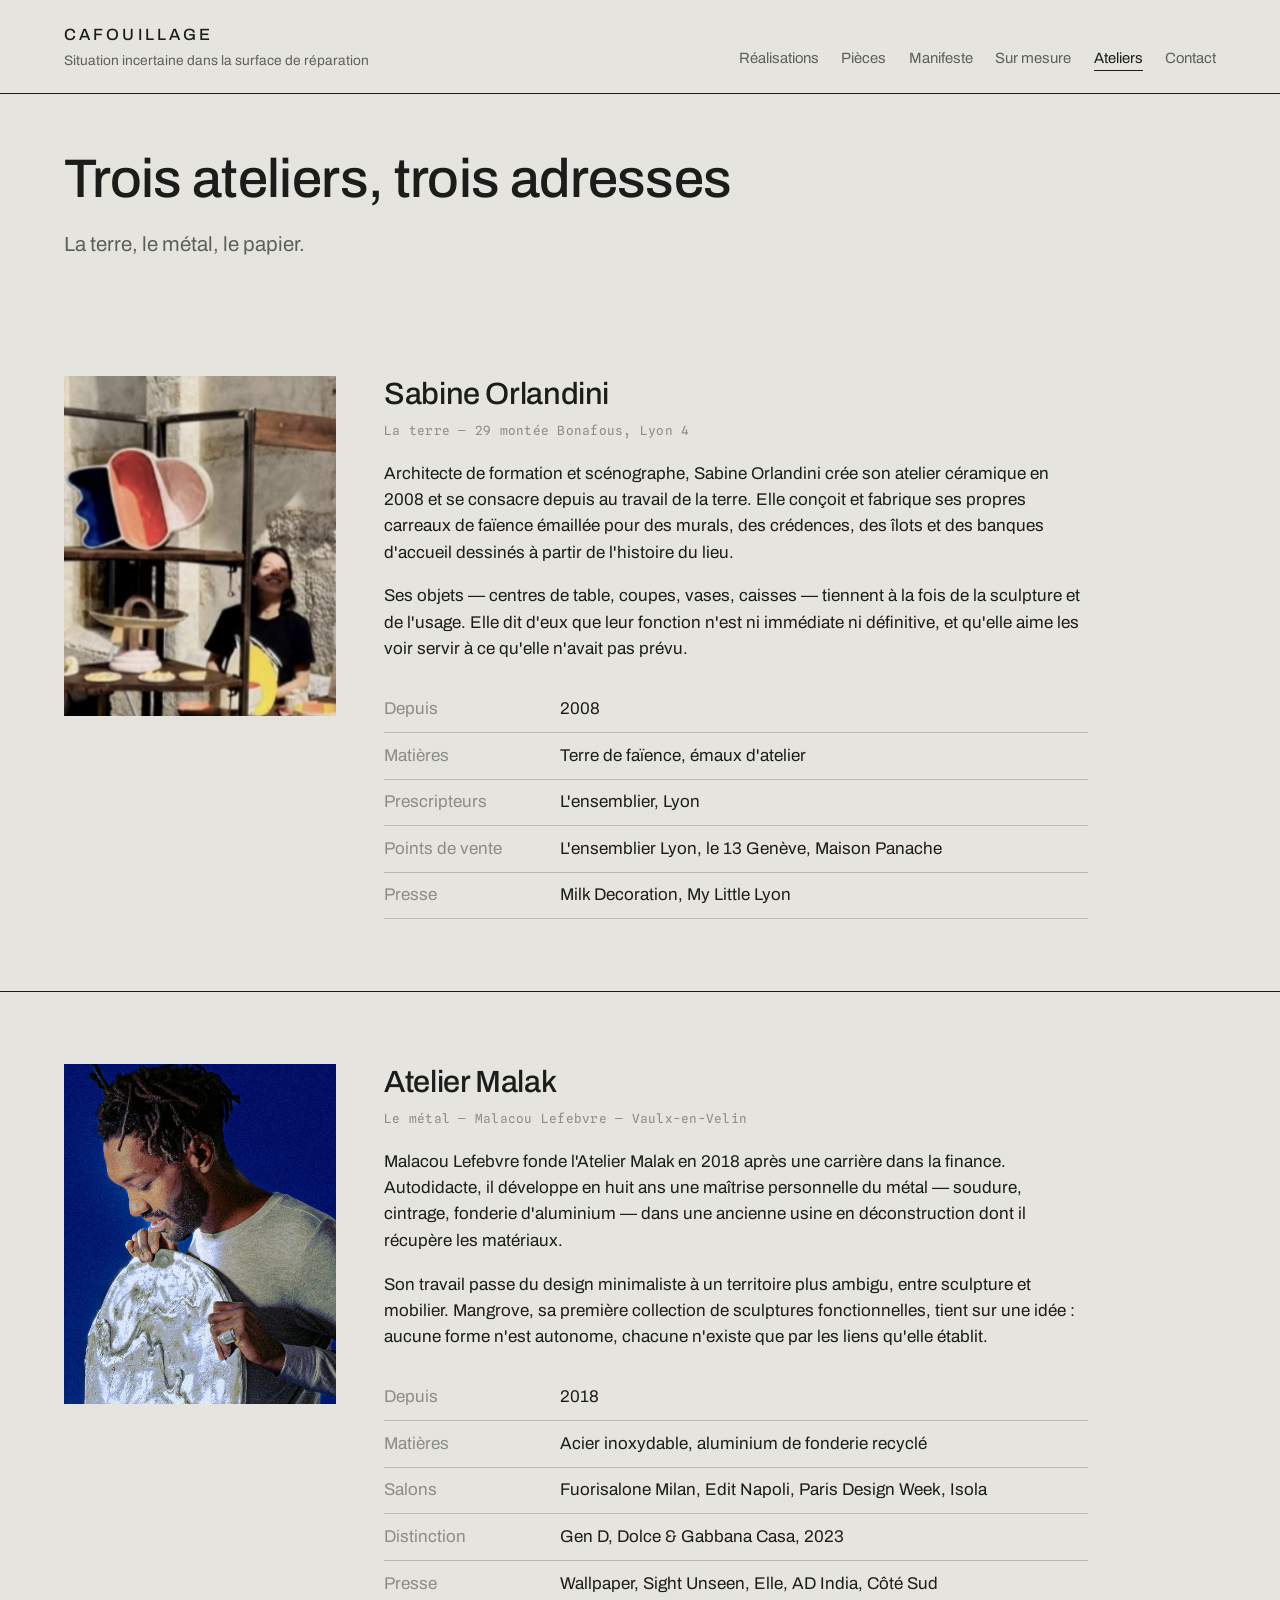
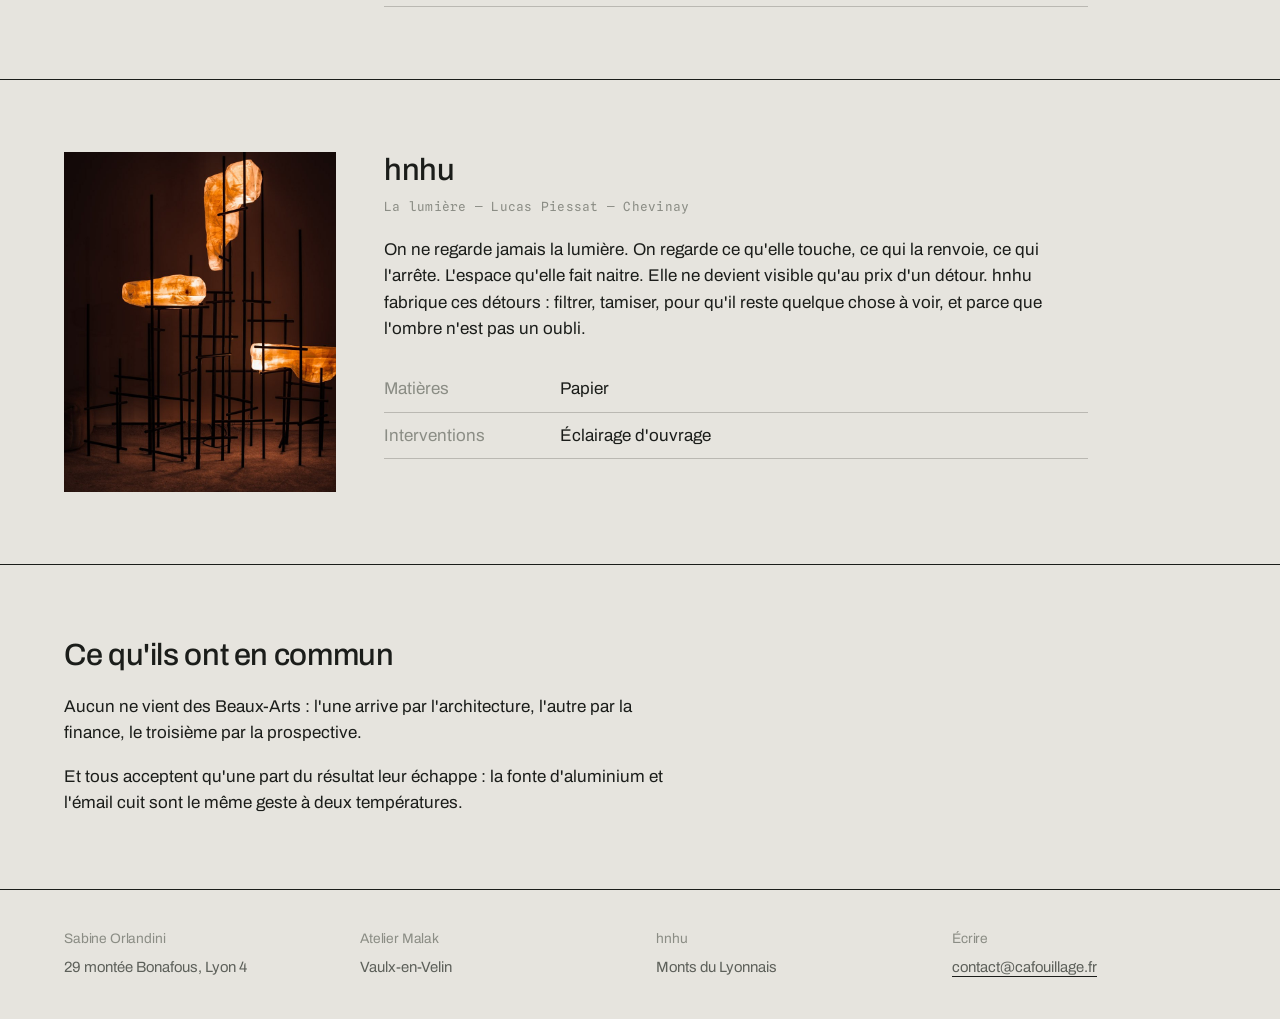
==== ateliers.html @ cafbd725 "Premiere version du site" ====
<!DOCTYPE html>
<html lang="fr">
<head>
<meta charset="utf-8">
<meta name="viewport" content="width=device-width, initial-scale=1">
<title>Ateliers — Cafouillage</title>
<meta name="description" content="Sabine Orlandini, la terre. Atelier Malak, Malacou Lefebvre, le métal. hnhu, Lucas Piessat, le papier.">
<link rel="preconnect" href="https://fonts.googleapis.com">
<link rel="preconnect" href="https://fonts.gstatic.com" crossorigin>
<link href="https://fonts.googleapis.com/css2?family=Archivo:wght@400;500&family=Spline+Sans+Mono:wght@400&display=swap" rel="stylesheet">
<link rel="stylesheet" href="css/site.css">
</head>
<body>

<header class="tete bande">
  <div class="bloc-enseigne">
    <a class="enseigne" href="index.html" data-nom>Cafouillage</a>
    <p class="base-line" data-baseline>Situation incertaine dans la surface de réparation</p>
  </div>
  <nav class="menu" aria-label="Navigation principale">
    <a href="realisations.html">Réalisations</a>
    <a href="pieces.html">Pièces</a>
    <a href="index.html#manifeste">Manifeste</a>
    <a href="sur-mesure.html">Sur mesure</a>
    <a href="ateliers.html">Ateliers</a>
    <a href="contact.html">Contact</a>
  </nav>
</header>

<main>

  <section class="section--serree bande" style="padding-top:3.5rem;">
    <h1>Trois ateliers, trois adresses</h1>
    <p class="chapo mesure" style="margin-top:1.25rem;">La terre, le métal, le papier.</p>
  </section>

  <div data-ateliers></div>

  <section class="section section--filet bande">
    <h2>Ce qu'ils ont en commun</h2>
    <div class="mesure" style="margin-top:1.25rem;">
      <p>Aucun ne vient des Beaux-Arts : l'une arrive par l'architecture, l'autre par la finance, le troisième par la prospective.</p>
      <p>Et tous acceptent qu'une part du résultat leur échappe : la fonte d'aluminium et l'émail cuit sont le même geste à deux températures.</p>
    </div>
  </section>

</main>

<footer class="pied bande" data-pied-ateliers>
  <div><h3>Sabine Orlandini</h3><p>29 montée Bonafous, Lyon 4</p></div>
  <div><h3>Atelier Malak</h3><p>Vaulx-en-Velin</p></div>
  <div><h3>hnhu</h3><p>Monts du Lyonnais</p></div>
  <div><h3>Écrire</h3><p><a class="lien-souligne" data-courriel href="mailto:contact@cafouillage.fr">contact@cafouillage.fr</a></p></div>
</footer>

<script src="data/contenu.js"></script>
<script src="js/site.js"></script>
</body>
</html>
---- css/site.css ----
/* Cafouillage — feuille de style unique */

:root {
  --platre: #E6E4DE;
  --platre-creux: #DBD8D0;
  --encre: #1B1D1A;
  --encre-douce: #5D605A;
  --encre-legere: #8B8D85;
  --outremer: #1B2F7A;
  --trait: rgba(27, 29, 26, 0.22);
  --trait-fort: #1B1D1A;
  --nuit: #16181A;
  --nuit-claire: #9BA2A8;
  --marge: clamp(1.25rem, 5vw, 4.5rem);
}

* { box-sizing: border-box; }

html { -webkit-text-size-adjust: 100%; }

body {
  margin: 0;
  background: var(--platre);
  color: var(--encre);
  font-family: "Archivo", "Helvetica Neue", Arial, sans-serif;
  font-size: 17px;
  line-height: 1.55;
  font-weight: 400;
  font-synthesis: none;
}

a { color: inherit; }

a:focus-visible,
button:focus-visible,
input:focus-visible,
select:focus-visible,
textarea:focus-visible {
  outline: 2px solid var(--outremer);
  outline-offset: 3px;
}

img { max-width: 100%; display: block; }

/* ---------- ossature ---------- */

.bande { padding-left: var(--marge); padding-right: var(--marge); }

.section { padding-top: 4.5rem; padding-bottom: 4.5rem; }
.section--serree { padding-top: 2.75rem; padding-bottom: 2.75rem; }
.section--filet { border-top: 1px solid var(--trait-fort); }

.mesure { max-width: 62ch; }
.mesure-large { max-width: 78ch; }

/* ---------- typographie ---------- */

h1, h2, h3 { font-weight: 500; margin: 0; letter-spacing: -0.012em; }

h1 { font-size: clamp(2rem, 4.6vw, 3.4rem); line-height: 1.08; }
h2 { font-size: clamp(1.4rem, 2.4vw, 1.95rem); line-height: 1.18; }
h3 { font-size: 1.13rem; line-height: 1.3; }

p { margin: 0 0 1.1rem; }
p:last-child { margin-bottom: 0; }

.chapo { font-size: clamp(1.05rem, 1.6vw, 1.28rem); line-height: 1.5; color: var(--encre-douce); }
.discret { color: var(--encre-douce); }
.tres-discret { color: var(--encre-legere); }

.donnee {
  font-family: "Spline Sans Mono", ui-monospace, "SFMono-Regular", Menlo, monospace;
  font-size: 0.79rem;
  letter-spacing: 0.02em;
  font-variant-numeric: tabular-nums;
}

.lien-souligne {
  text-decoration: none;
  border-bottom: 1px solid var(--trait-fort);
  padding-bottom: 1px;
}
.lien-souligne:hover { border-bottom-color: var(--outremer); color: var(--outremer); }

/* ---------- en-tête ---------- */

.tete {
  display: flex;
  align-items: flex-end;
  justify-content: space-between;
  gap: 1.5rem 2rem;
  flex-wrap: wrap;
  padding-top: 1.4rem;
  padding-bottom: 1.4rem;
  border-bottom: 1px solid var(--trait-fort);
}

.bloc-enseigne { display: grid; gap: 0.3rem; }

.enseigne {
  font-size: 1.02rem;
  letter-spacing: 0.19em;
  text-transform: uppercase;
  text-decoration: none;
  font-weight: 500;
}

.base-line { color: var(--encre-douce); font-size: 0.86rem; line-height: 1.35; max-width: 48ch; }

.menu { display: flex; gap: 1.4rem; flex-wrap: wrap; }
.menu a { text-decoration: none; color: var(--encre-douce); font-size: 0.93rem; }
.menu a:hover { color: var(--encre); }
.menu a[aria-current="page"] { color: var(--encre); border-bottom: 1px solid var(--encre); }

/* ---------- registre ---------- */

.registre { width: 100%; border-collapse: collapse; }

.registre caption {
  text-align: left;
  color: var(--encre-douce);
  padding-bottom: 0.9rem;
  font-size: 0.95rem;
}

.registre th {
  text-align: left;
  font-weight: 400;
  color: var(--encre-legere);
  border-bottom: 1px solid var(--trait-fort);
  padding: 0 0.9rem 0.5rem 0;
  white-space: nowrap;
}

.registre td {
  border-bottom: 1px solid var(--trait);
  padding: 0.85rem 0.9rem 0.85rem 0;
  vertical-align: baseline;
}

.registre tbody tr:hover { background: var(--platre-creux); }

.registre a { text-decoration: none; }
.registre a:hover { color: var(--outremer); }

.col-ref { width: 8%; }
.col-date { width: 13%; }
.col-lieu { width: 26%; }
.col-atelier { width: 20%; text-align: right; }
.registre .col-atelier { padding-right: 0; }

.marqueur {
  display: inline-block;
  border: 1px solid var(--outremer);
  color: var(--outremer);
  padding: 1px 6px;
  margin-left: 0.5rem;
  border-radius: 2px;
  font-size: 0.68rem;
  letter-spacing: 0.04em;
  vertical-align: 1px;
}

/* ---------- filtres ---------- */

.filtres { display: flex; gap: 0.5rem; flex-wrap: wrap; margin-bottom: 1.75rem; }

.filtres button {
  font: inherit;
  font-size: 0.88rem;
  background: none;
  border: 1px solid var(--trait);
  color: var(--encre-douce);
  padding: 0.3rem 0.85rem;
  border-radius: 2px;
  cursor: pointer;
}
.filtres button:hover { border-color: var(--encre); color: var(--encre); }
.filtres button[aria-pressed="true"] { border-color: var(--encre); background: var(--encre); color: var(--platre); }

/* ---------- images et cadres en attente ---------- */

.cadre { background: var(--platre-creux); position: relative; overflow: hidden; }
.cadre--large { aspect-ratio: 16 / 9; }
.cadre--portrait { aspect-ratio: 3 / 4; }
.cadre--carre { aspect-ratio: 1 / 1; }

.cadre img { width: 100%; height: 100%; object-fit: cover; }

/* portrait d'atelier : même format pour les trois, quelles que soient
   les proportions de la photo d'origine */
.cadre--atelier { aspect-ratio: 4 / 5; }

/* photo d'ouvrage : proportions d'origine, hauteur plafonnée pour qu'une
   image verticale ne remplisse pas l'écran à elle seule */
.cadre--photo { aspect-ratio: auto; background: none; }
.cadre--photo img {
  width: auto;
  height: auto;
  max-height: 38rem;
  max-width: 100%;
  object-fit: contain;
}

.cadre-vide {
  position: absolute;
  inset: 0;
  display: flex;
  align-items: flex-end;
  padding: 0.9rem;
  color: var(--encre-legere);
  border: 1px solid var(--trait);
}

/* ---------- croisement pleine page ---------- */

.croisement {
  position: relative;
  height: min(72vh, 42rem);
  min-height: 22rem;
  background: var(--nuit);
  overflow: hidden;
  border-top: 1px solid var(--trait-fort);
  border-bottom: 1px solid var(--trait-fort);
}

.croisement-pan { position: absolute; inset: 0; }
.croisement-pan img { width: 100%; height: 100%; object-fit: cover; }

.croisement-pan--gauche { background: #2C3035; }

.croisement-pan--droite {
  background: #6E645A;
  clip-path: polygon(58% 0, 100% 0, 100% 100%, 28% 100%);
}

/* voile sombre en bas de bande : garde les légendes lisibles
   quelle que soit la photo posée derrière */
.croisement-voile {
  position: absolute;
  left: 0;
  right: 0;
  bottom: 0;
  height: 7rem;
  pointer-events: none;
  background: linear-gradient(to top, rgba(10, 11, 10, 0.6), rgba(10, 11, 10, 0));
}

/* la couture est doublée : un filet clair et son ombre, pour rester
   visible aussi bien sur une matière pâle que sur une matière sombre */
.croisement-couture {
  position: absolute;
  inset: 0;
  pointer-events: none;
  background: var(--platre);
  opacity: 0.92;
  clip-path: polygon(58% 0, 58.14% 0, 28.14% 100%, 28% 100%);
}

.croisement-couture--ombre {
  background: var(--encre);
  opacity: 0.45;
  clip-path: polygon(58.14% 0, 58.42% 0, 28.42% 100%, 28.14% 100%);
}

.croisement-legende {
  position: absolute;
  bottom: 1.1rem;
  color: var(--platre);
  opacity: 0.72;
}
.croisement-legende--gauche { left: var(--marge); }
.croisement-legende--droite { right: var(--marge); }

/* ---------- manifeste ---------- */

.manifeste { max-width: 54ch; }
.manifeste p { font-size: clamp(1.06rem, 1.7vw, 1.32rem); line-height: 1.55; margin-bottom: 1.6rem; }
.manifeste p:first-child { font-size: clamp(1.2rem, 2.1vw, 1.6rem); line-height: 1.38; }
.manifeste p:last-child { margin-bottom: 0; color: var(--encre-douce); }

/* ---------- grilles ---------- */

.grille { display: grid; gap: 1.4rem; }
.grille--2 { grid-template-columns: repeat(auto-fit, minmax(min(100%, 19rem), 1fr)); }
.grille--3 { grid-template-columns: repeat(auto-fit, minmax(min(100%, 14rem), 1fr)); }

.vignette a { text-decoration: none; display: block; }
.vignette h3 { margin-top: 0.7rem; font-size: 1rem; font-weight: 400; }
.vignette .donnee { display: block; margin-top: 0.25rem; color: var(--encre-legere); }
.vignette a:hover h3 { color: var(--outremer); }

/* ---------- pièces ---------- */

.grille-pieces { display: grid; gap: 2.5rem 1.6rem; grid-template-columns: repeat(auto-fill, minmax(min(100%, 17rem), 1fr)); }

/* seconde vue superposée, révélée au survol ou au focus clavier */
.piece-photo img { transition: opacity 0.35s ease; }
.piece-autre-vue { position: absolute; inset: 0; opacity: 0; }
.piece--deux-vues:hover .piece-autre-vue,
.piece--deux-vues:focus-visible .piece-autre-vue { opacity: 1; }
.piece--deux-vues:focus-visible { outline: 2px solid var(--outremer); outline-offset: 4px; }

/* ---------- ateliers ---------- */

/* la colonne de gauche est à la largeur exacte de la photo : pas de
   vide à sa droite, et les trois portraits s'alignent */
.atelier { display: grid; gap: 2.5rem 3rem; grid-template-columns: 17rem minmax(0, 44rem); align-items: start; }
.atelier-matiere { color: var(--encre-legere); margin: 0.55rem 0 1.25rem; }

/* ---------- étapes ---------- */

.etapes { list-style: none; margin: 0; padding: 0; counter-reset: etape; }

.etapes li {
  counter-increment: etape;
  display: grid;
  grid-template-columns: 3.5rem 1fr;
  gap: 1.25rem;
  padding: 1.5rem 0;
  border-top: 1px solid var(--trait);
}
.etapes li:last-child { border-bottom: 1px solid var(--trait); }

.etapes li::before {
  content: counter(etape, decimal-leading-zero);
  font-family: "Spline Sans Mono", monospace;
  font-size: 0.79rem;
  color: var(--encre-legere);
  padding-top: 0.3rem;
}

/* ---------- fiche d'ouvrage ---------- */

.fiche { width: 100%; border-collapse: collapse; }
.fiche th {
  text-align: left;
  font-weight: 400;
  color: var(--encre-legere);
  width: 11rem;
  padding: 0.6rem 1rem 0.6rem 0;
  border-bottom: 1px solid var(--trait);
  vertical-align: baseline;
}
.fiche td { padding: 0.6rem 0; border-bottom: 1px solid var(--trait); vertical-align: baseline; }

/* ---------- formulaire ---------- */

.formulaire { display: grid; gap: 1.1rem; max-width: 34rem; }
.champ { display: grid; gap: 0.35rem; }
.champ label { font-size: 0.93rem; color: var(--encre-douce); }

.champ input,
.champ select,
.champ textarea {
  font: inherit;
  font-size: 0.97rem;
  background: transparent;
  border: 1px solid var(--trait);
  border-radius: 2px;
  padding: 0.6rem 0.7rem;
  color: var(--encre);
  width: 100%;
}
.champ textarea { min-height: 7rem; resize: vertical; }

.bouton {
  font: inherit;
  font-size: 0.97rem;
  background: var(--encre);
  color: var(--platre);
  border: 1px solid var(--encre);
  border-radius: 2px;
  padding: 0.65rem 1.4rem;
  cursor: pointer;
  justify-self: start;
}
.bouton:hover { background: var(--outremer); border-color: var(--outremer); }

.erreur { color: #8C2015; font-size: 0.88rem; }

/* ---------- pied ---------- */

.pied {
  border-top: 1px solid var(--trait-fort);
  padding-top: 2.5rem;
  padding-bottom: 2.5rem;
  display: grid;
  gap: 2rem;
  grid-template-columns: repeat(auto-fit, minmax(min(100%, 12rem), 1fr));
  color: var(--encre-douce);
  font-size: 0.93rem;
}
.pied h3 { font-size: 0.86rem; font-weight: 400; color: var(--encre-legere); margin-bottom: 0.55rem; }
.pied a { text-decoration: none; }
.pied a:hover { color: var(--encre); }

/* ---------- responsive ---------- */

@media (max-width: 800px) {
  .atelier { grid-template-columns: 1fr; }
  .atelier .cadre { max-width: 17rem; }
  .col-lieu, .col-atelier { display: none; }
  .etapes li { grid-template-columns: 2.5rem 1fr; }
  .fiche th { width: 8rem; }
  .croisement { height: 62vh; }
  .croisement-pan--droite { clip-path: polygon(0 62%, 100% 34%, 100% 100%, 0 100%); }
  .croisement-couture { clip-path: polygon(0 62%, 100% 34%, 100% 34.4%, 0 62.4%); }
  .croisement-couture--ombre { clip-path: polygon(0 62.4%, 100% 34.4%, 100% 35.2%, 0 63.2%); }
  .croisement-legende--gauche { bottom: auto; top: 1.1rem; }
  /* en mobile la première légende remonte en haut : le voile couvre
     les deux extrémités de la bande */
  .croisement-voile {
    inset: 0;
    height: auto;
    background:
      linear-gradient(to bottom, rgba(10, 11, 10, 0.55), rgba(10, 11, 10, 0) 6rem),
      linear-gradient(to top, rgba(10, 11, 10, 0.6), rgba(10, 11, 10, 0) 7rem);
  }
}

@media (prefers-reduced-motion: reduce) {
  * { transition: none !important; animation: none !important; }
}
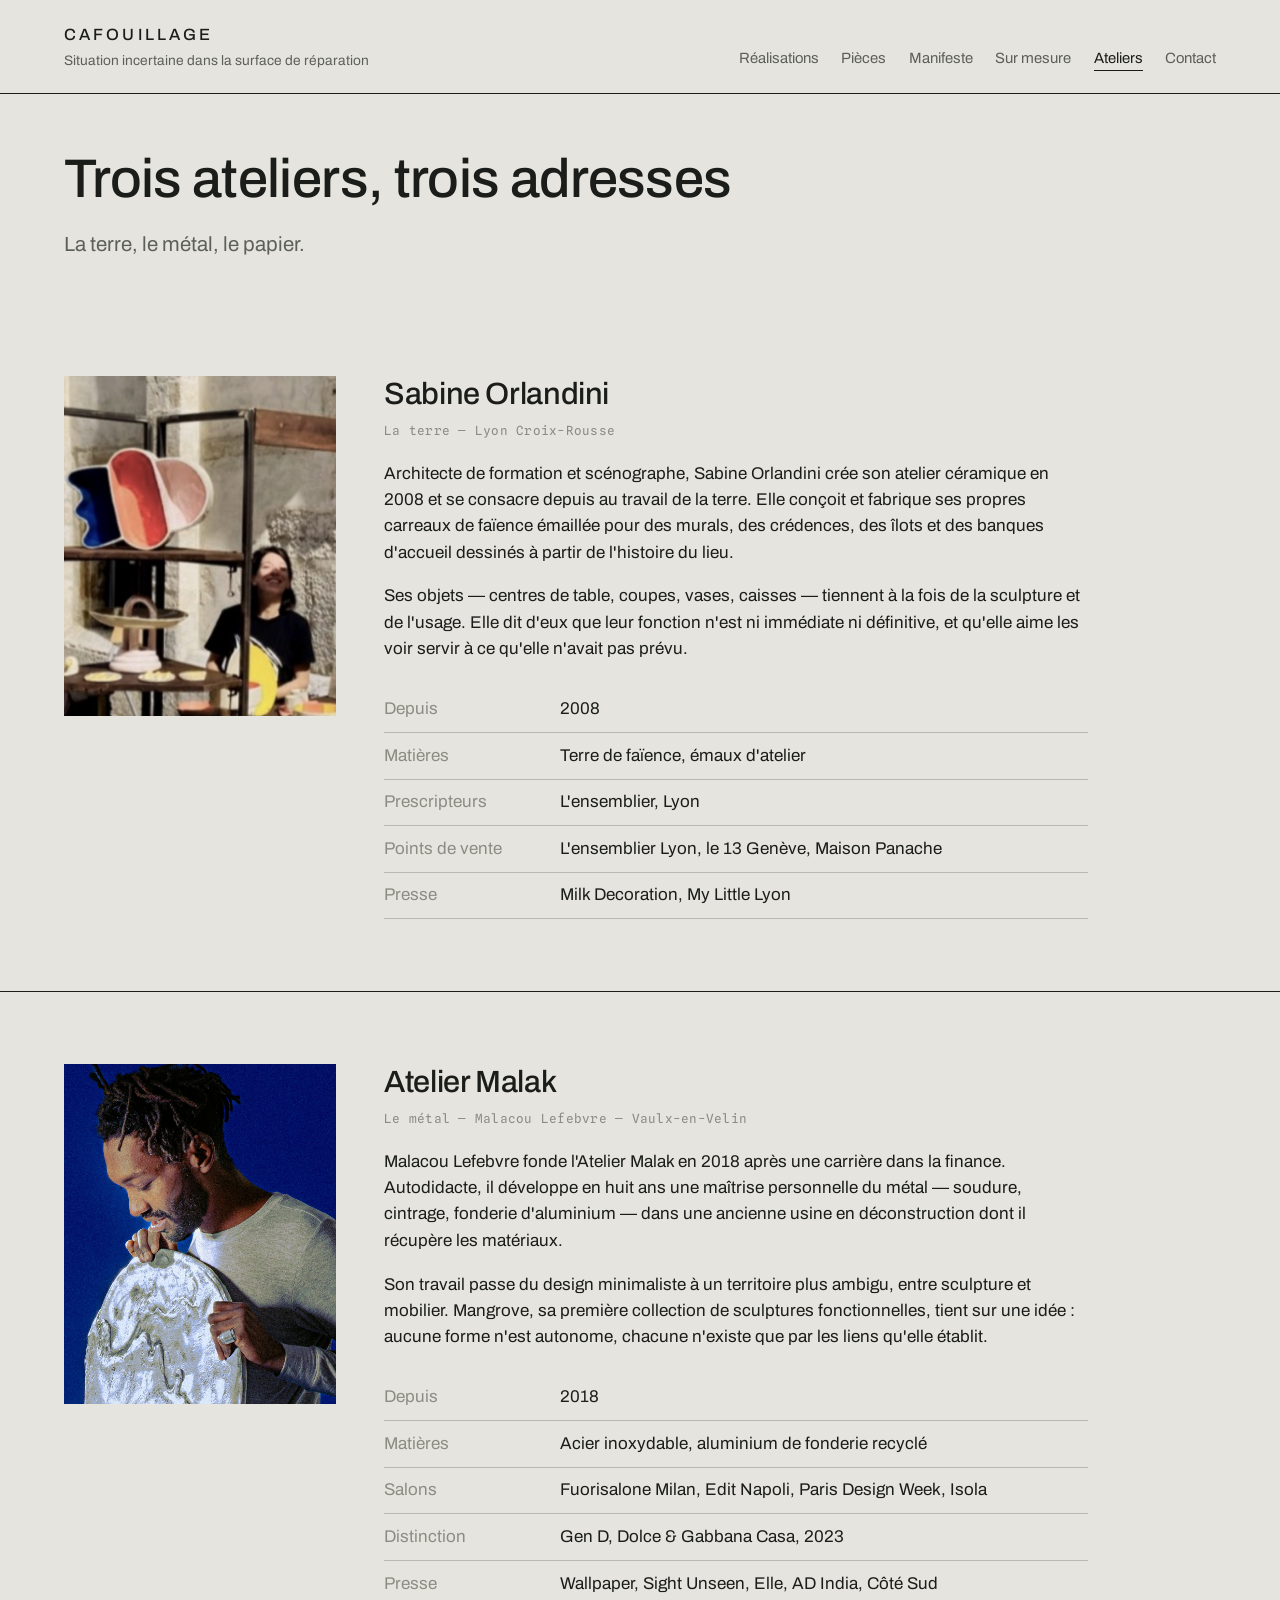
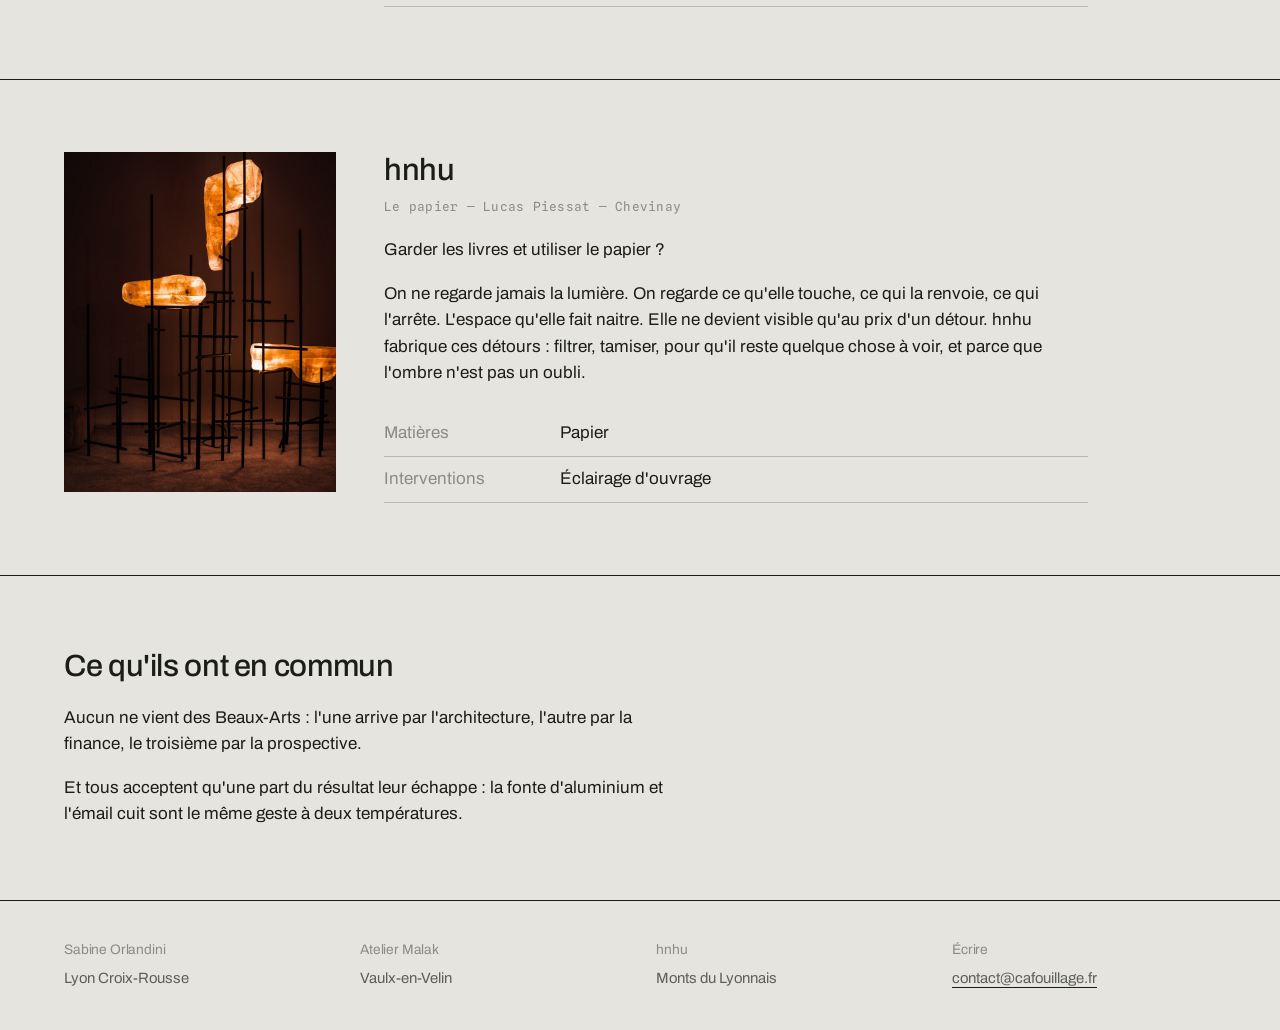
==== commit 56dfb536: "Pied de page et page des pieces" ====
--- a/ateliers.html
+++ b/ateliers.html
@@ -47,7 +47,7 @@
 </main>
 
 <footer class="pied bande" data-pied-ateliers>
-  <div><h3>Sabine Orlandini</h3><p>29 montée Bonafous, Lyon 4</p></div>
+  <div><h3>Sabine Orlandini</h3><p>Lyon Croix-Rousse</p></div>
   <div><h3>Atelier Malak</h3><p>Vaulx-en-Velin</p></div>
   <div><h3>hnhu</h3><p>Monts du Lyonnais</p></div>
   <div><h3>Écrire</h3><p><a class="lien-souligne" data-courriel href="mailto:contact@cafouillage.fr">contact@cafouillage.fr</a></p></div>
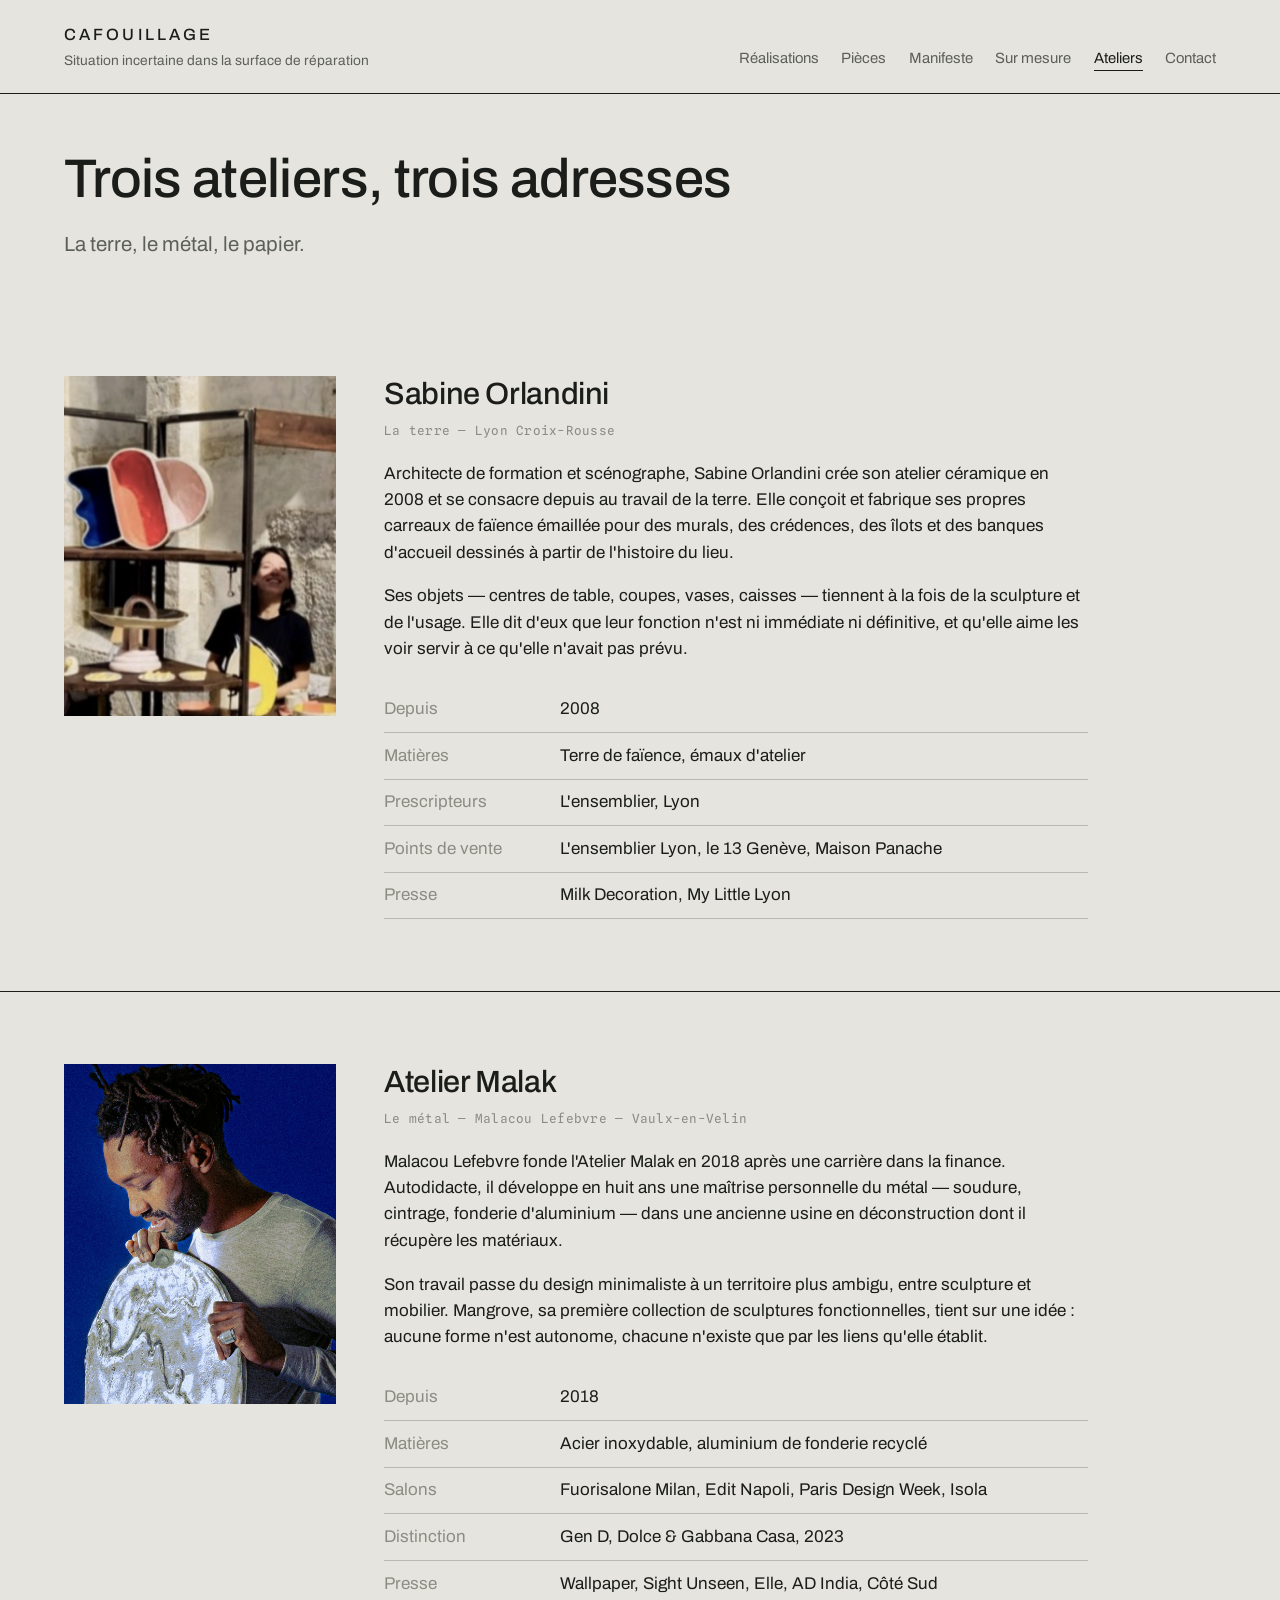
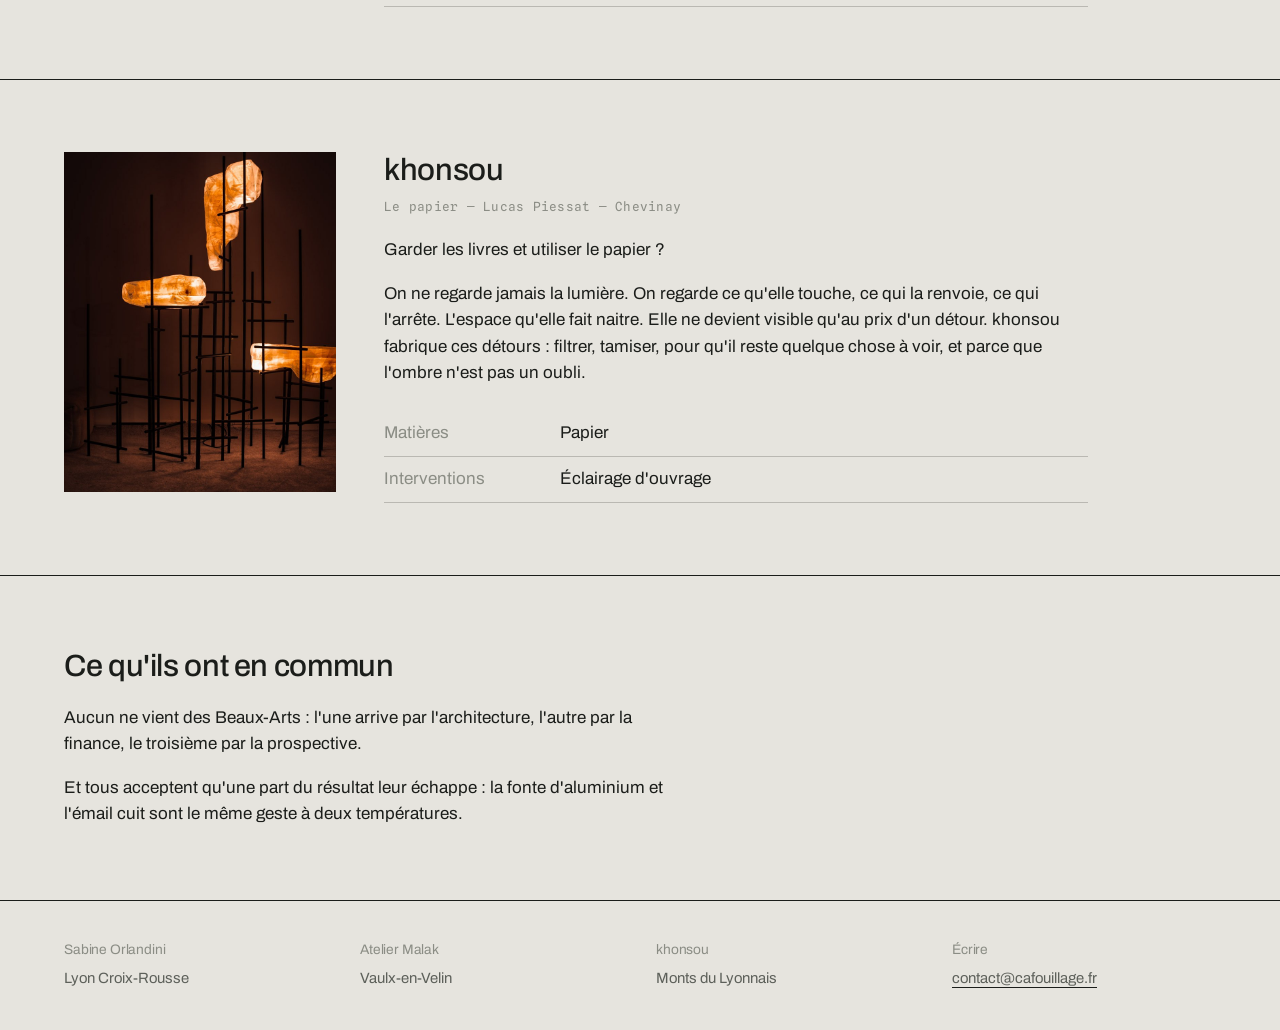
==== commit d64e8a15: "hnhu to khonsu" ====
--- a/ateliers.html
+++ b/ateliers.html
@@ -4,7 +4,7 @@
 <meta charset="utf-8">
 <meta name="viewport" content="width=device-width, initial-scale=1">
 <title>Ateliers — Cafouillage</title>
-<meta name="description" content="Sabine Orlandini, la terre. Atelier Malak, Malacou Lefebvre, le métal. hnhu, Lucas Piessat, le papier.">
+<meta name="description" content="Sabine Orlandini, la terre. Atelier Malak, Malacou Lefebvre, le métal. khonsou, Lucas Piessat, le papier.">
 <link rel="preconnect" href="https://fonts.googleapis.com">
 <link rel="preconnect" href="https://fonts.gstatic.com" crossorigin>
 <link href="https://fonts.googleapis.com/css2?family=Archivo:wght@400;500&family=Spline+Sans+Mono:wght@400&display=swap" rel="stylesheet">
@@ -49,7 +49,7 @@
 <footer class="pied bande" data-pied-ateliers>
   <div><h3>Sabine Orlandini</h3><p>Lyon Croix-Rousse</p></div>
   <div><h3>Atelier Malak</h3><p>Vaulx-en-Velin</p></div>
-  <div><h3>hnhu</h3><p>Monts du Lyonnais</p></div>
+  <div><h3>khonsou</h3><p>Monts du Lyonnais</p></div>
   <div><h3>Écrire</h3><p><a class="lien-souligne" data-courriel href="mailto:contact@cafouillage.fr">contact@cafouillage.fr</a></p></div>
 </footer>
 
